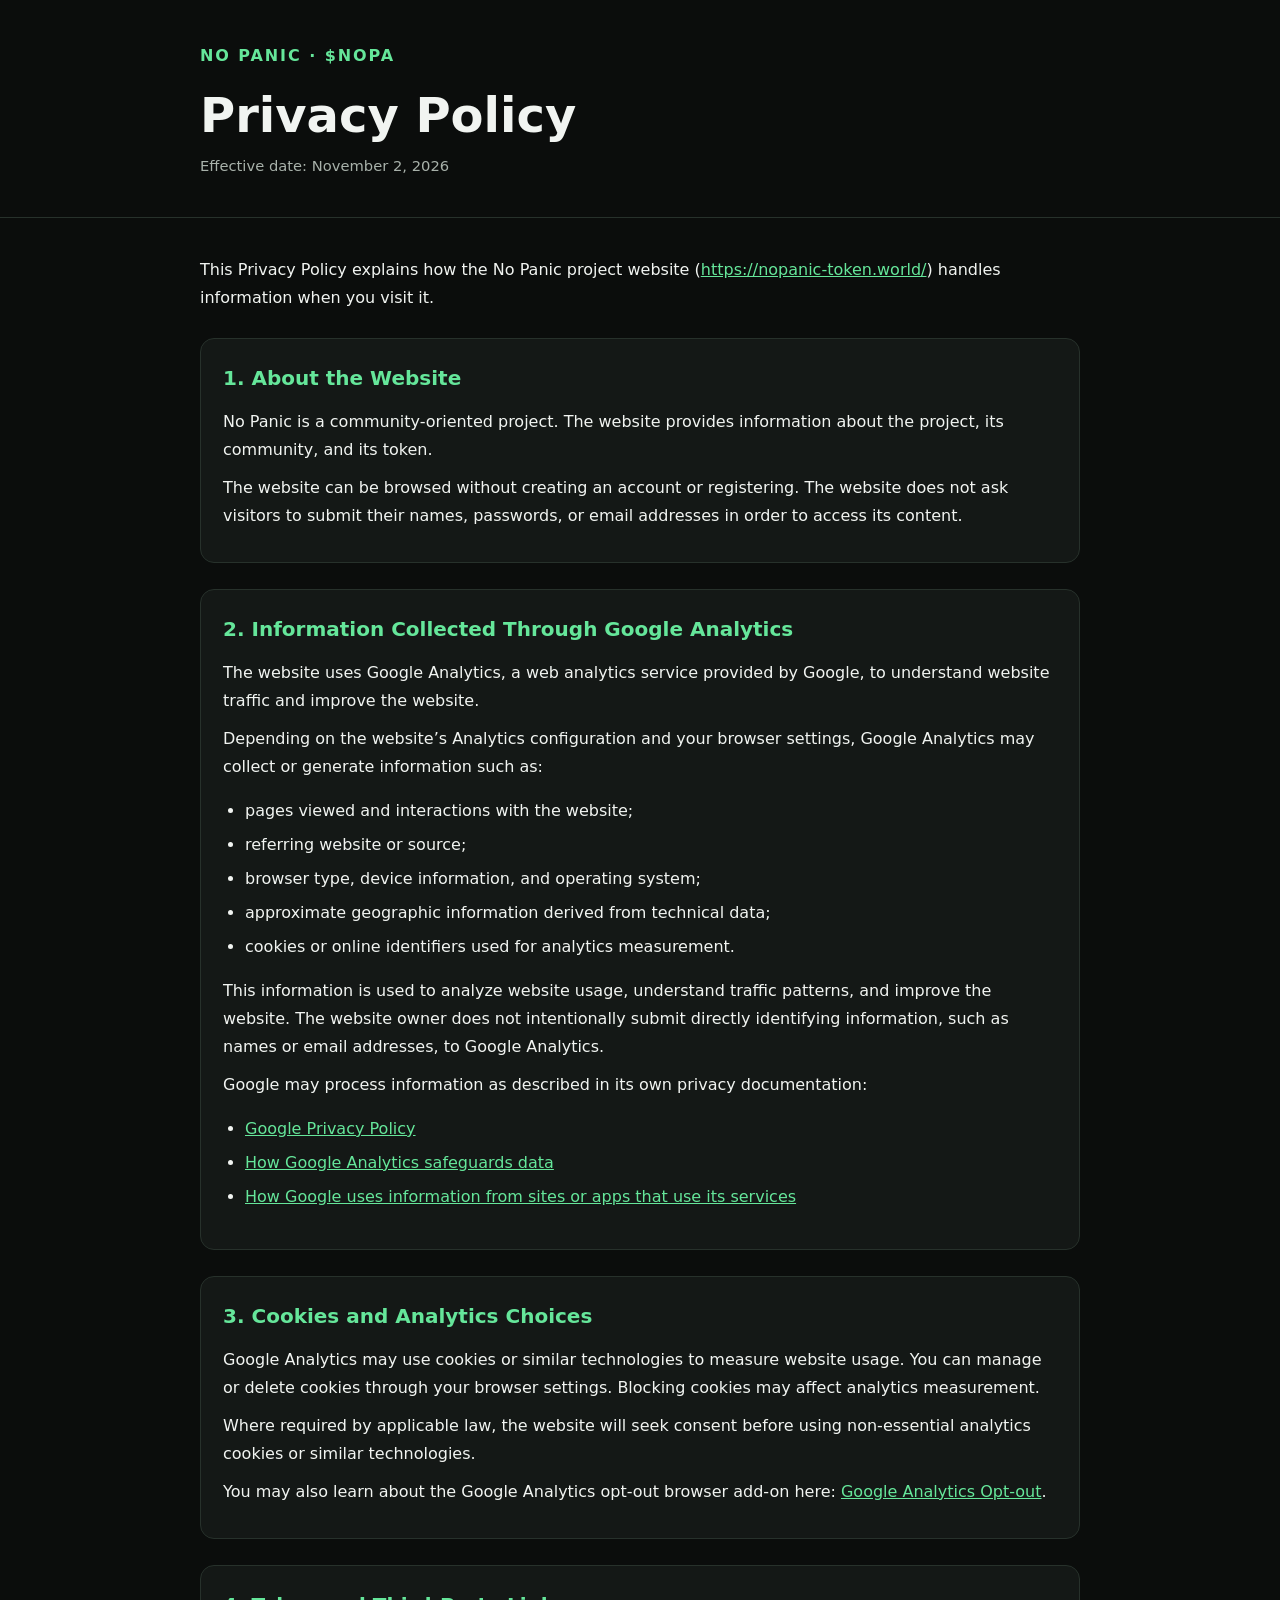
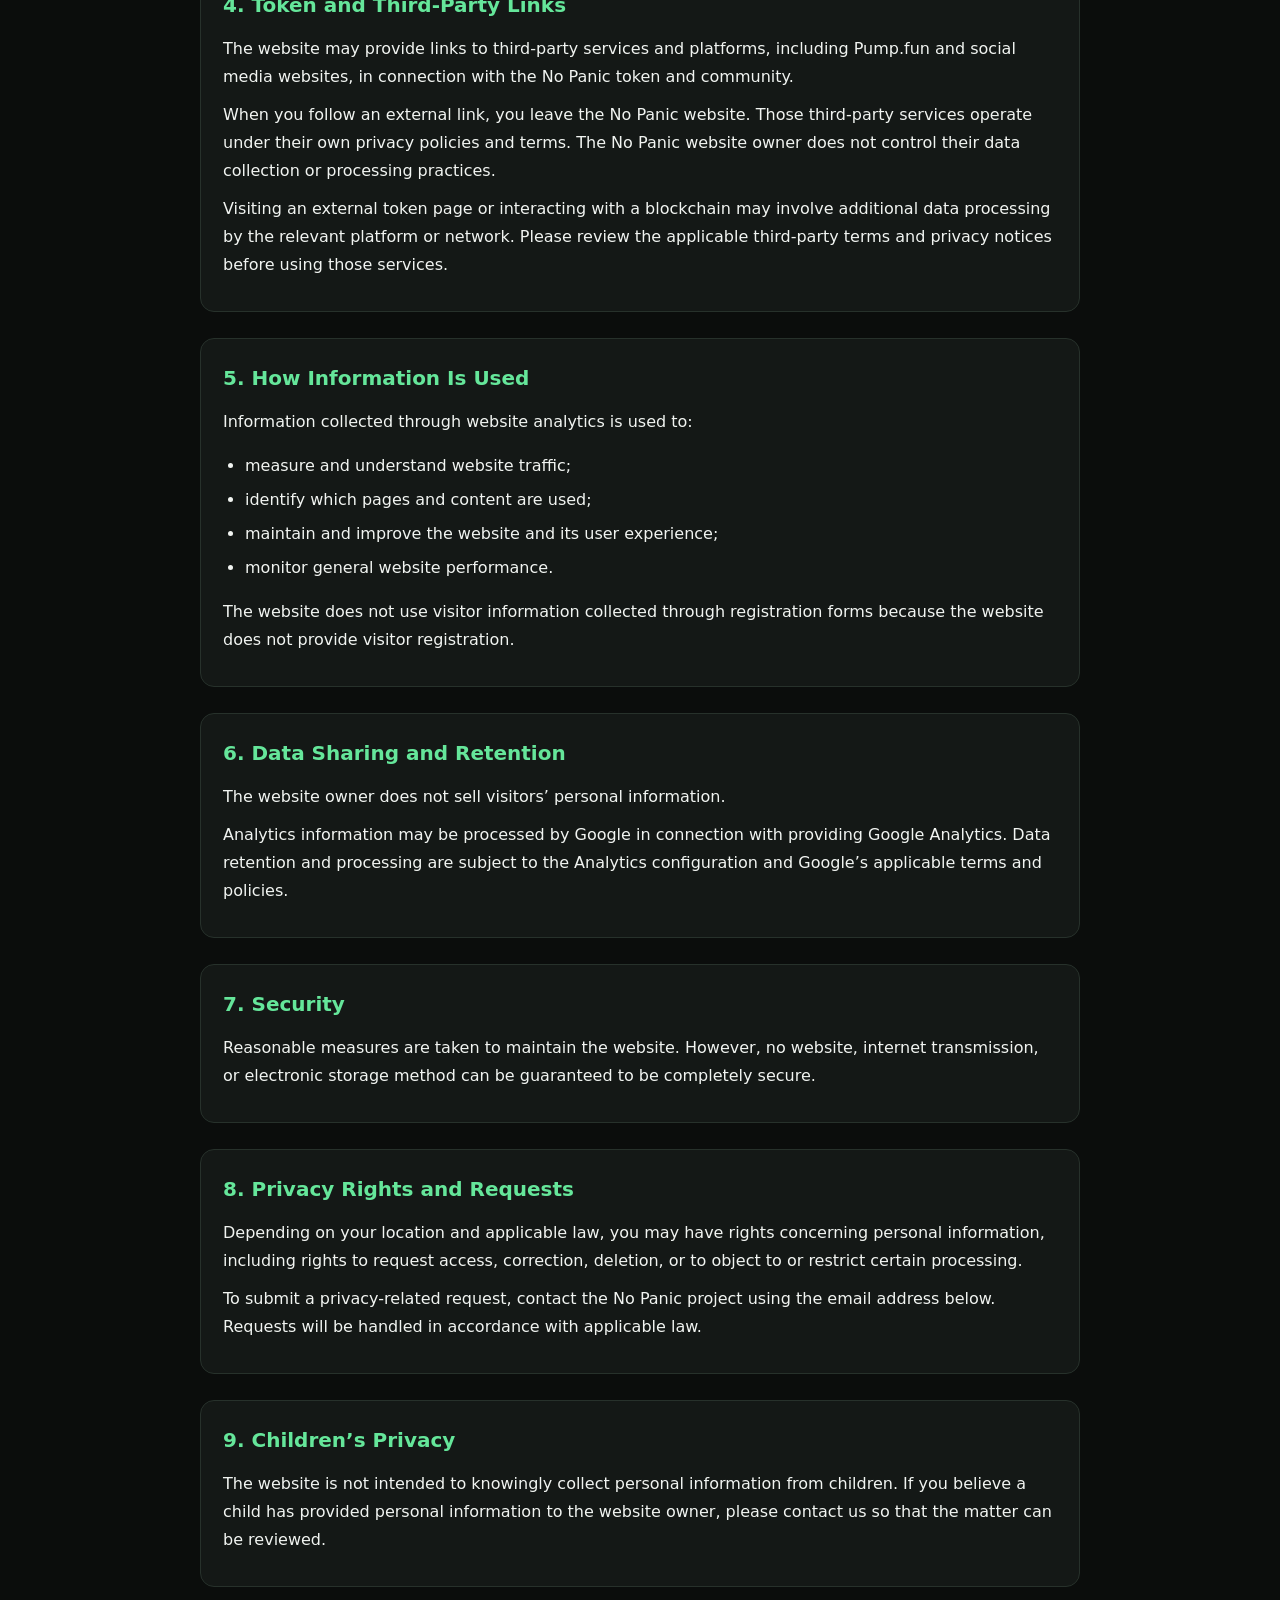
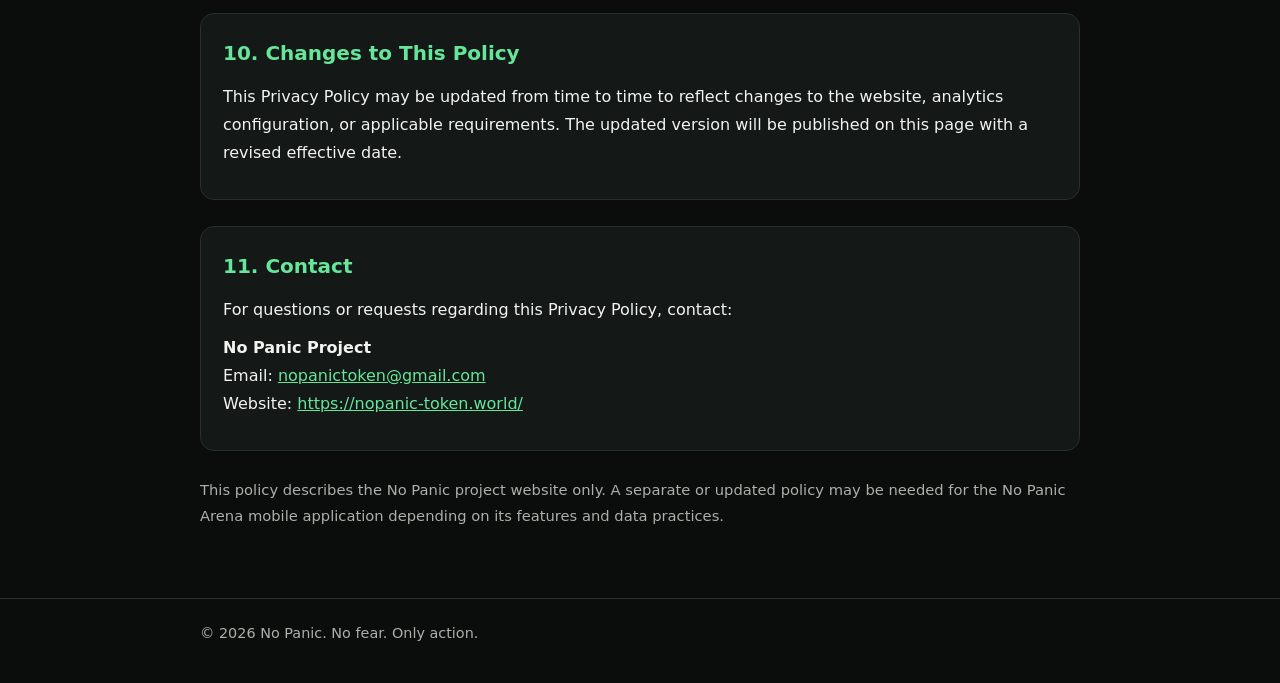
==== legal/privacy-policy.html @ f253e91b "Add files via upload" ====
<!DOCTYPE html>
<html lang="en">
<head>
  <meta charset="UTF-8">
  <meta name="viewport" content="width=device-width, initial-scale=1">
  <meta name="description" content="Privacy Policy for the No Panic project website.">
  <title>Privacy Policy | No Panic</title>
  <style>
    :root {
      --bg: #0b0d0c;
      --surface: #141816;
      --text: #f1f4f1;
      --muted: #a8b1aa;
      --green: #65e69a;
      --border: #27312b;
    }
    * { box-sizing: border-box; }
    body {
      margin: 0;
      background: var(--bg);
      color: var(--text);
      font: 16px/1.75 system-ui, -apple-system, BlinkMacSystemFont, "Segoe UI", sans-serif;
    }
    .container { width: min(880px, calc(100% - 36px)); margin: 0 auto; }
    header { padding: 42px 0 28px; border-bottom: 1px solid var(--border); }
    .brand { color: var(--green); font-weight: 800; letter-spacing: .12em; text-transform: uppercase; }
    h1 { margin: 18px 0 8px; font-size: clamp(2rem, 6vw, 3rem); line-height: 1.15; }
    .updated { color: var(--muted); font-size: .92rem; }
    main { padding: 28px 0 60px; }
    section { margin: 26px 0; padding: 22px; background: var(--surface); border: 1px solid var(--border); border-radius: 14px; }
    h2 { margin: 0 0 12px; font-size: 1.25rem; color: var(--green); }
    p { margin: 10px 0; }
    ul { padding-left: 22px; }
    li { margin: 6px 0; }
    a { color: var(--green); overflow-wrap: anywhere; }
    footer { padding: 22px 0 36px; border-top: 1px solid var(--border); color: var(--muted); font-size: .9rem; }
    .notice { color: var(--muted); font-size: .92rem; }
  </style>
</head>
<body>
  <header>
    <div class="container">
      <div class="brand">No Panic · $NOPA</div>
      <h1>Privacy Policy</h1>
      <p class="updated">Effective date: November 2, 2026</p>
    </div>
  </header>

  <main class="container">
    <p>This Privacy Policy explains how the No Panic project website (<a href="https://nopanic-token.world/">https://nopanic-token.world/</a>) handles information when you visit it.</p>

    <section>
      <h2>1. About the Website</h2>
      <p>No Panic is a community-oriented project. The website provides information about the project, its community, and its token.</p>
      <p>The website can be browsed without creating an account or registering. The website does not ask visitors to submit their names, passwords, or email addresses in order to access its content.</p>
    </section>

    <section>
      <h2>2. Information Collected Through Google Analytics</h2>
      <p>The website uses Google Analytics, a web analytics service provided by Google, to understand website traffic and improve the website.</p>
      <p>Depending on the website’s Analytics configuration and your browser settings, Google Analytics may collect or generate information such as:</p>
      <ul>
        <li>pages viewed and interactions with the website;</li>
        <li>referring website or source;</li>
        <li>browser type, device information, and operating system;</li>
        <li>approximate geographic information derived from technical data;</li>
        <li>cookies or online identifiers used for analytics measurement.</li>
      </ul>
      <p>This information is used to analyze website usage, understand traffic patterns, and improve the website. The website owner does not intentionally submit directly identifying information, such as names or email addresses, to Google Analytics.</p>
      <p>Google may process information as described in its own privacy documentation:</p>
      <ul>
        <li><a href="https://policies.google.com/privacy" target="_blank" rel="noopener noreferrer">Google Privacy Policy</a></li>
        <li><a href="https://support.google.com/analytics/answer/6004245" target="_blank" rel="noopener noreferrer">How Google Analytics safeguards data</a></li>
        <li><a href="https://www.google.com/policies/privacy/partners/" target="_blank" rel="noopener noreferrer">How Google uses information from sites or apps that use its services</a></li>
      </ul>
    </section>

    <section>
      <h2>3. Cookies and Analytics Choices</h2>
      <p>Google Analytics may use cookies or similar technologies to measure website usage. You can manage or delete cookies through your browser settings. Blocking cookies may affect analytics measurement.</p>
      <p>Where required by applicable law, the website will seek consent before using non-essential analytics cookies or similar technologies.</p>
      <p>You may also learn about the Google Analytics opt-out browser add-on here: <a href="https://tools.google.com/dlpage/gaoptout" target="_blank" rel="noopener noreferrer">Google Analytics Opt-out</a>.</p>
    </section>

    <section>
      <h2>4. Token and Third-Party Links</h2>
      <p>The website may provide links to third-party services and platforms, including Pump.fun and social media websites, in connection with the No Panic token and community.</p>
      <p>When you follow an external link, you leave the No Panic website. Those third-party services operate under their own privacy policies and terms. The No Panic website owner does not control their data collection or processing practices.</p>
      <p>Visiting an external token page or interacting with a blockchain may involve additional data processing by the relevant platform or network. Please review the applicable third-party terms and privacy notices before using those services.</p>
    </section>

    <section>
      <h2>5. How Information Is Used</h2>
      <p>Information collected through website analytics is used to:</p>
      <ul>
        <li>measure and understand website traffic;</li>
        <li>identify which pages and content are used;</li>
        <li>maintain and improve the website and its user experience;</li>
        <li>monitor general website performance.</li>
      </ul>
      <p>The website does not use visitor information collected through registration forms because the website does not provide visitor registration.</p>
    </section>

    <section>
      <h2>6. Data Sharing and Retention</h2>
      <p>The website owner does not sell visitors’ personal information.</p>
      <p>Analytics information may be processed by Google in connection with providing Google Analytics. Data retention and processing are subject to the Analytics configuration and Google’s applicable terms and policies.</p>
    </section>

    <section>
      <h2>7. Security</h2>
      <p>Reasonable measures are taken to maintain the website. However, no website, internet transmission, or electronic storage method can be guaranteed to be completely secure.</p>
    </section>

    <section>
      <h2>8. Privacy Rights and Requests</h2>
      <p>Depending on your location and applicable law, you may have rights concerning personal information, including rights to request access, correction, deletion, or to object to or restrict certain processing.</p>
      <p>To submit a privacy-related request, contact the No Panic project using the email address below. Requests will be handled in accordance with applicable law.</p>
    </section>

    <section>
      <h2>9. Children’s Privacy</h2>
      <p>The website is not intended to knowingly collect personal information from children. If you believe a child has provided personal information to the website owner, please contact us so that the matter can be reviewed.</p>
    </section>

    <section>
      <h2>10. Changes to This Policy</h2>
      <p>This Privacy Policy may be updated from time to time to reflect changes to the website, analytics configuration, or applicable requirements. The updated version will be published on this page with a revised effective date.</p>
    </section>

    <section>
      <h2>11. Contact</h2>
      <p>For questions or requests regarding this Privacy Policy, contact:</p>
      <p><strong>No Panic Project</strong><br>
      Email: <a href="mailto:nopanictoken@gmail.com">nopanictoken@gmail.com</a><br>
      Website: <a href="https://nopanic-token.world/">https://nopanic-token.world/</a></p>
    </section>

    <p class="notice">This policy describes the No Panic project website only. A separate or updated policy may be needed for the No Panic Arena mobile application depending on its features and data practices.</p>
  </main>

  <footer>
    <div class="container">© 2026 No Panic. No fear. Only action.</div>
  </footer>
</body>
</html>
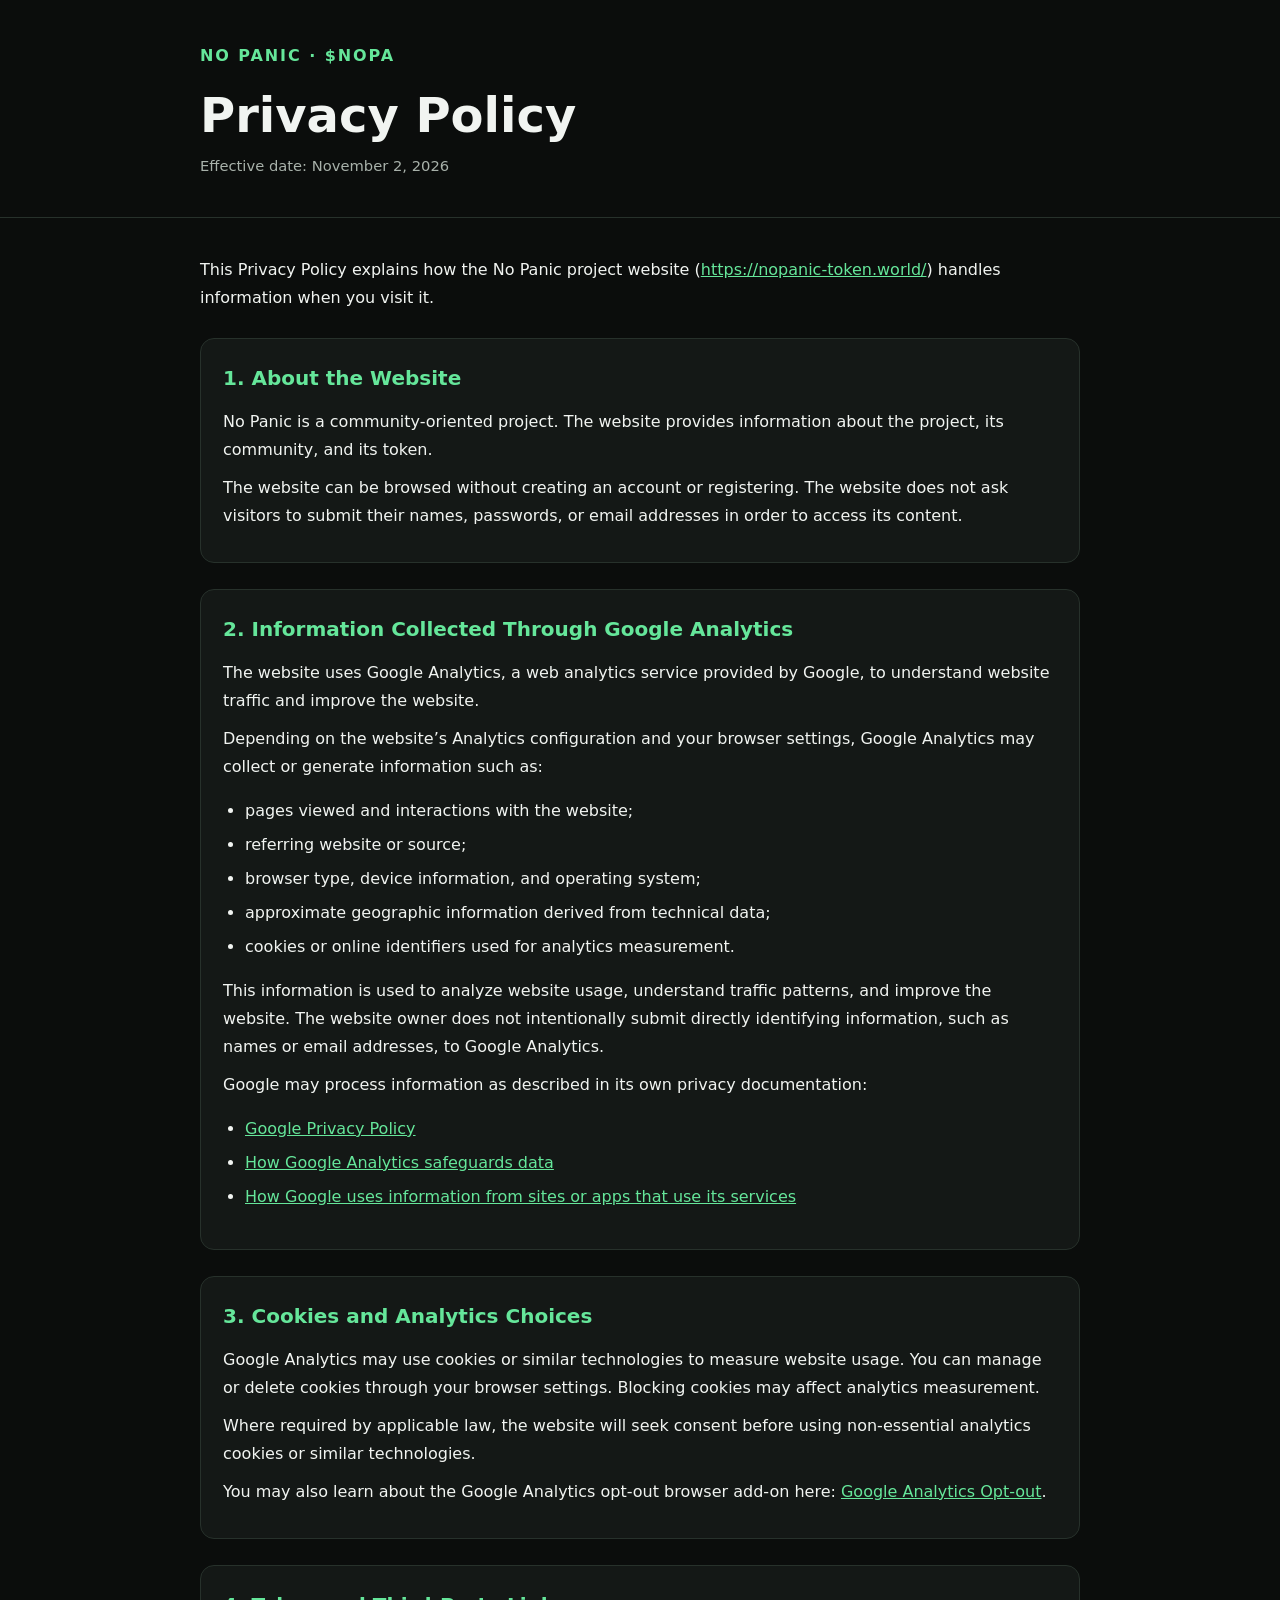
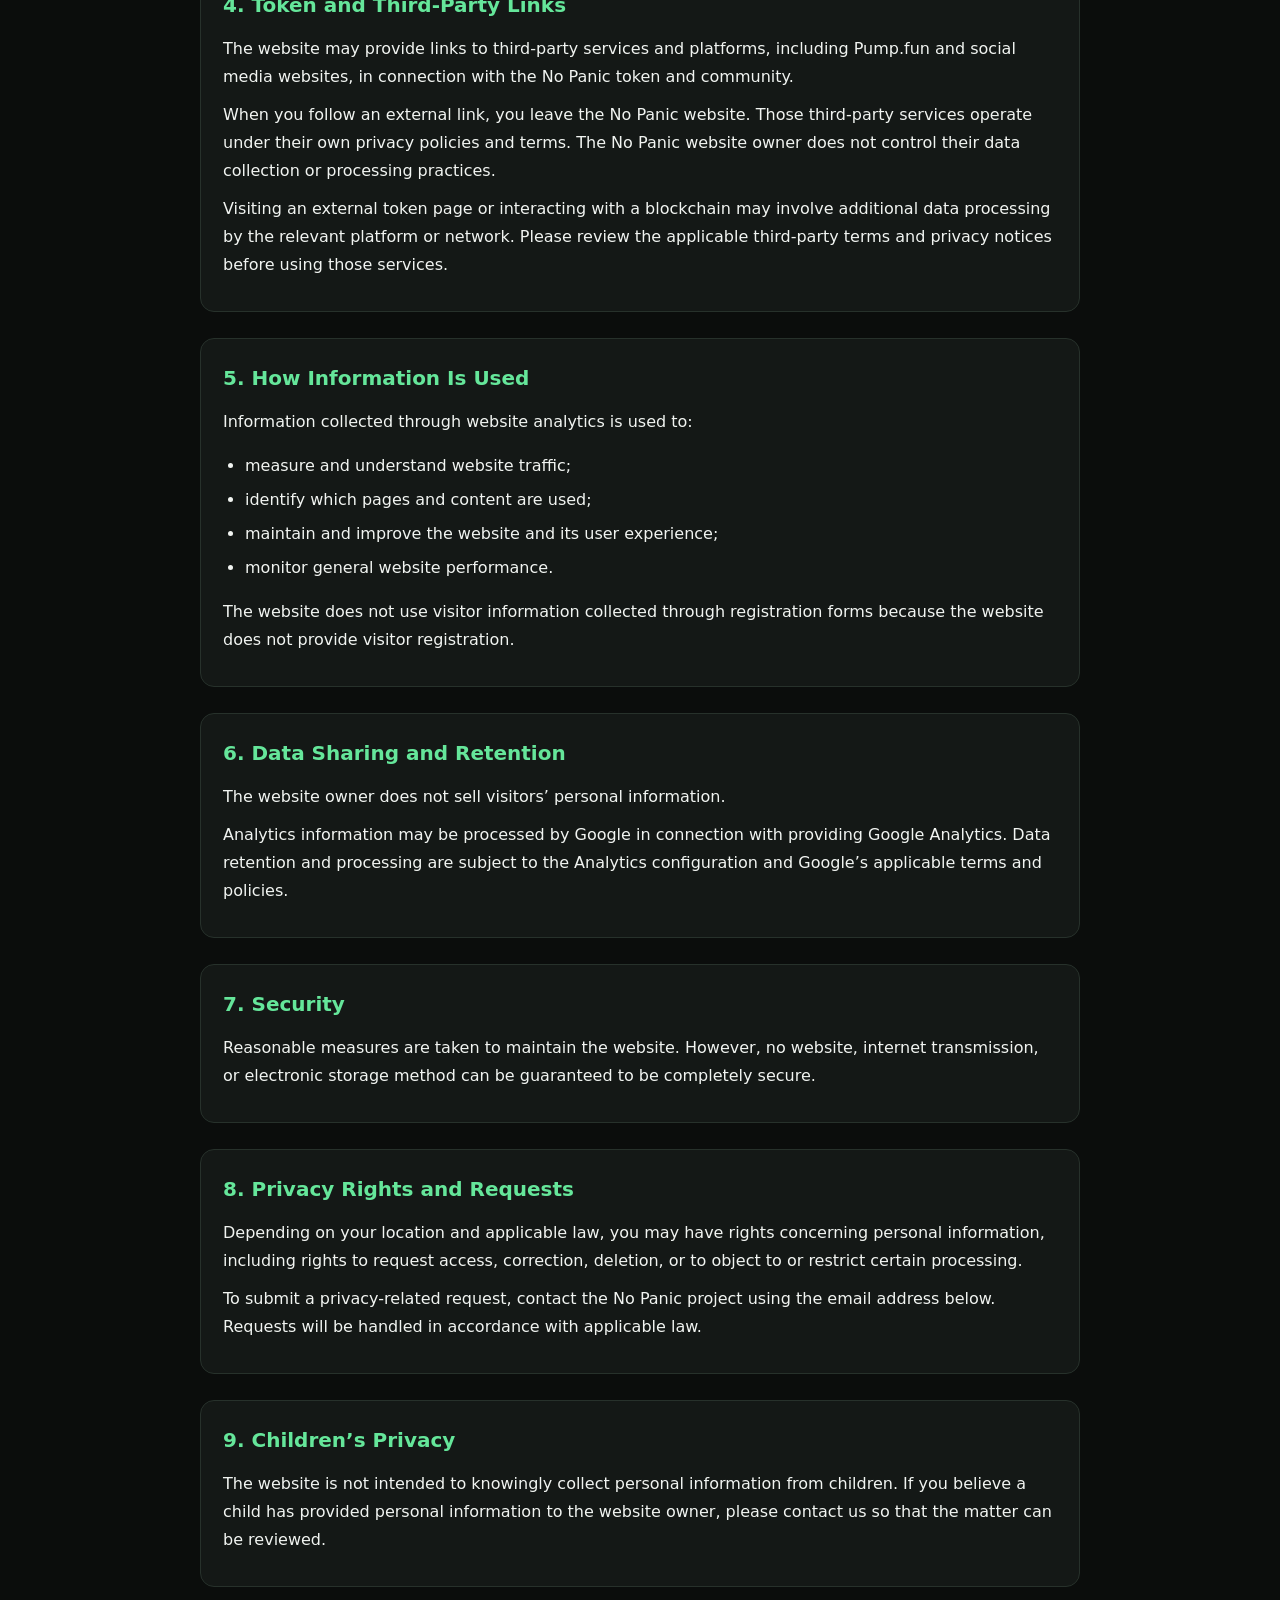
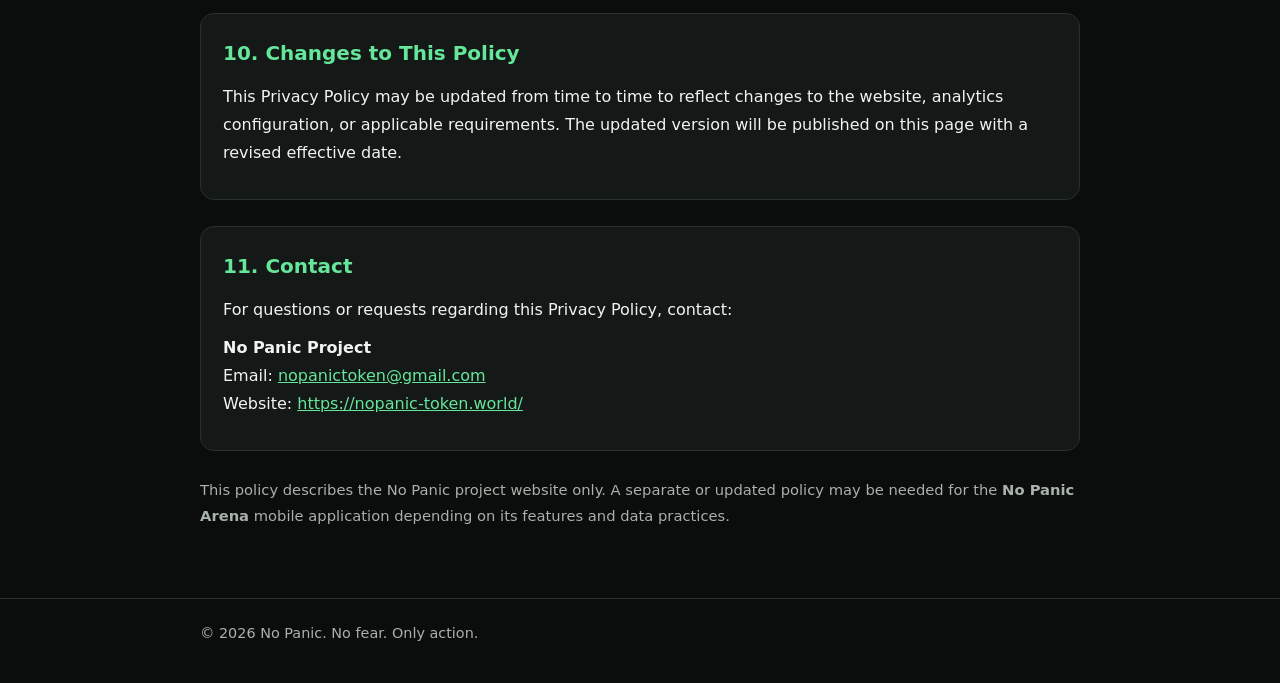
==== commit 698bb395: "Highlight No Panic Arena in privacy policy notice Updated privacy policy to emphasize the No Panic A" ====
--- a/legal/privacy-policy.html
+++ b/legal/privacy-policy.html
@@ -33,6 +33,7 @@
     ul { padding-left: 22px; }
     li { margin: 6px 0; }
     a { color: var(--green); overflow-wrap: anywhere; }
+    b { color: blue: }
     footer { padding: 22px 0 36px; border-top: 1px solid var(--border); color: var(--muted); font-size: .9rem; }
     .notice { color: var(--muted); font-size: .92rem; }
   </style>
@@ -136,7 +137,7 @@
       Website: <a href="https://nopanic-token.world/">https://nopanic-token.world/</a></p>
     </section>
 
-    <p class="notice">This policy describes the No Panic project website only. A separate or updated policy may be needed for the No Panic Arena mobile application depending on its features and data practices.</p>
+    <p class="notice">This policy describes the No Panic project website only. A separate or updated policy may be needed for the <b>No Panic Arena</b> mobile application depending on its features and data practices.</p>
   </main>
 
   <footer>
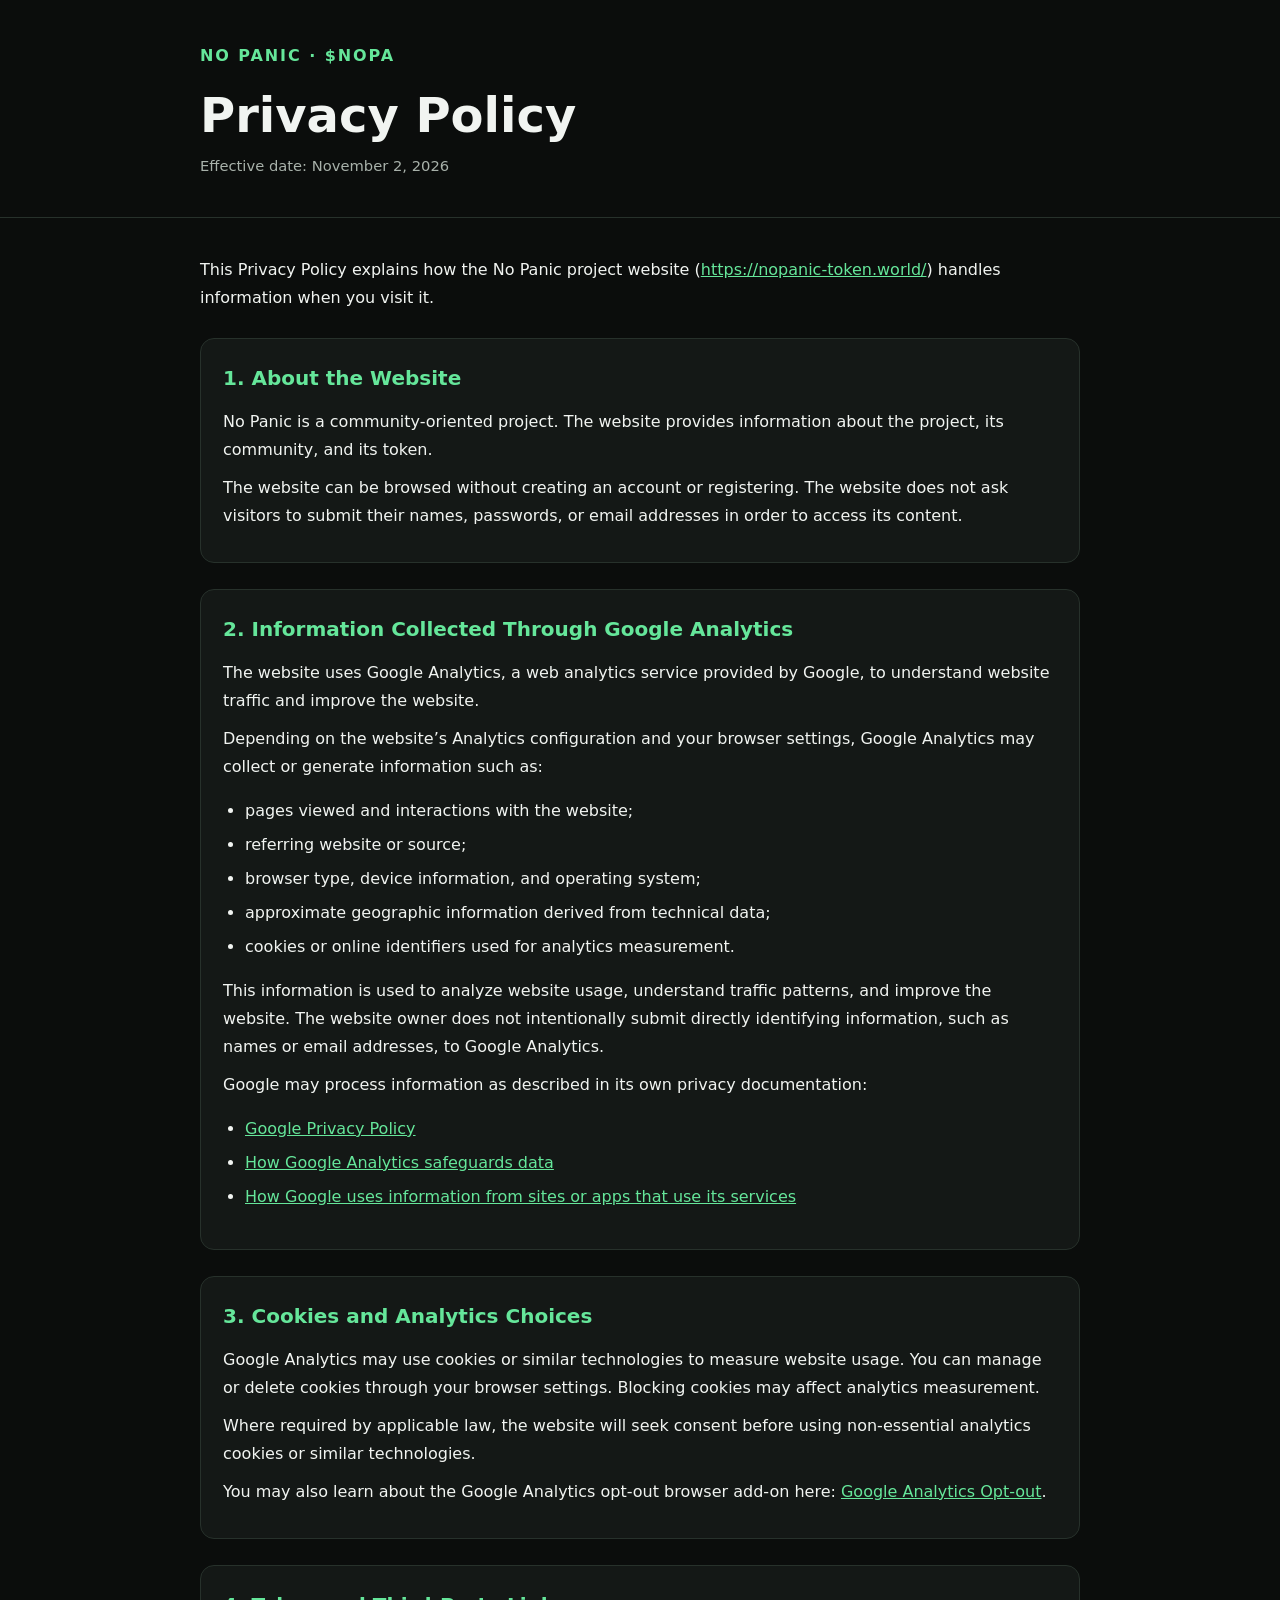
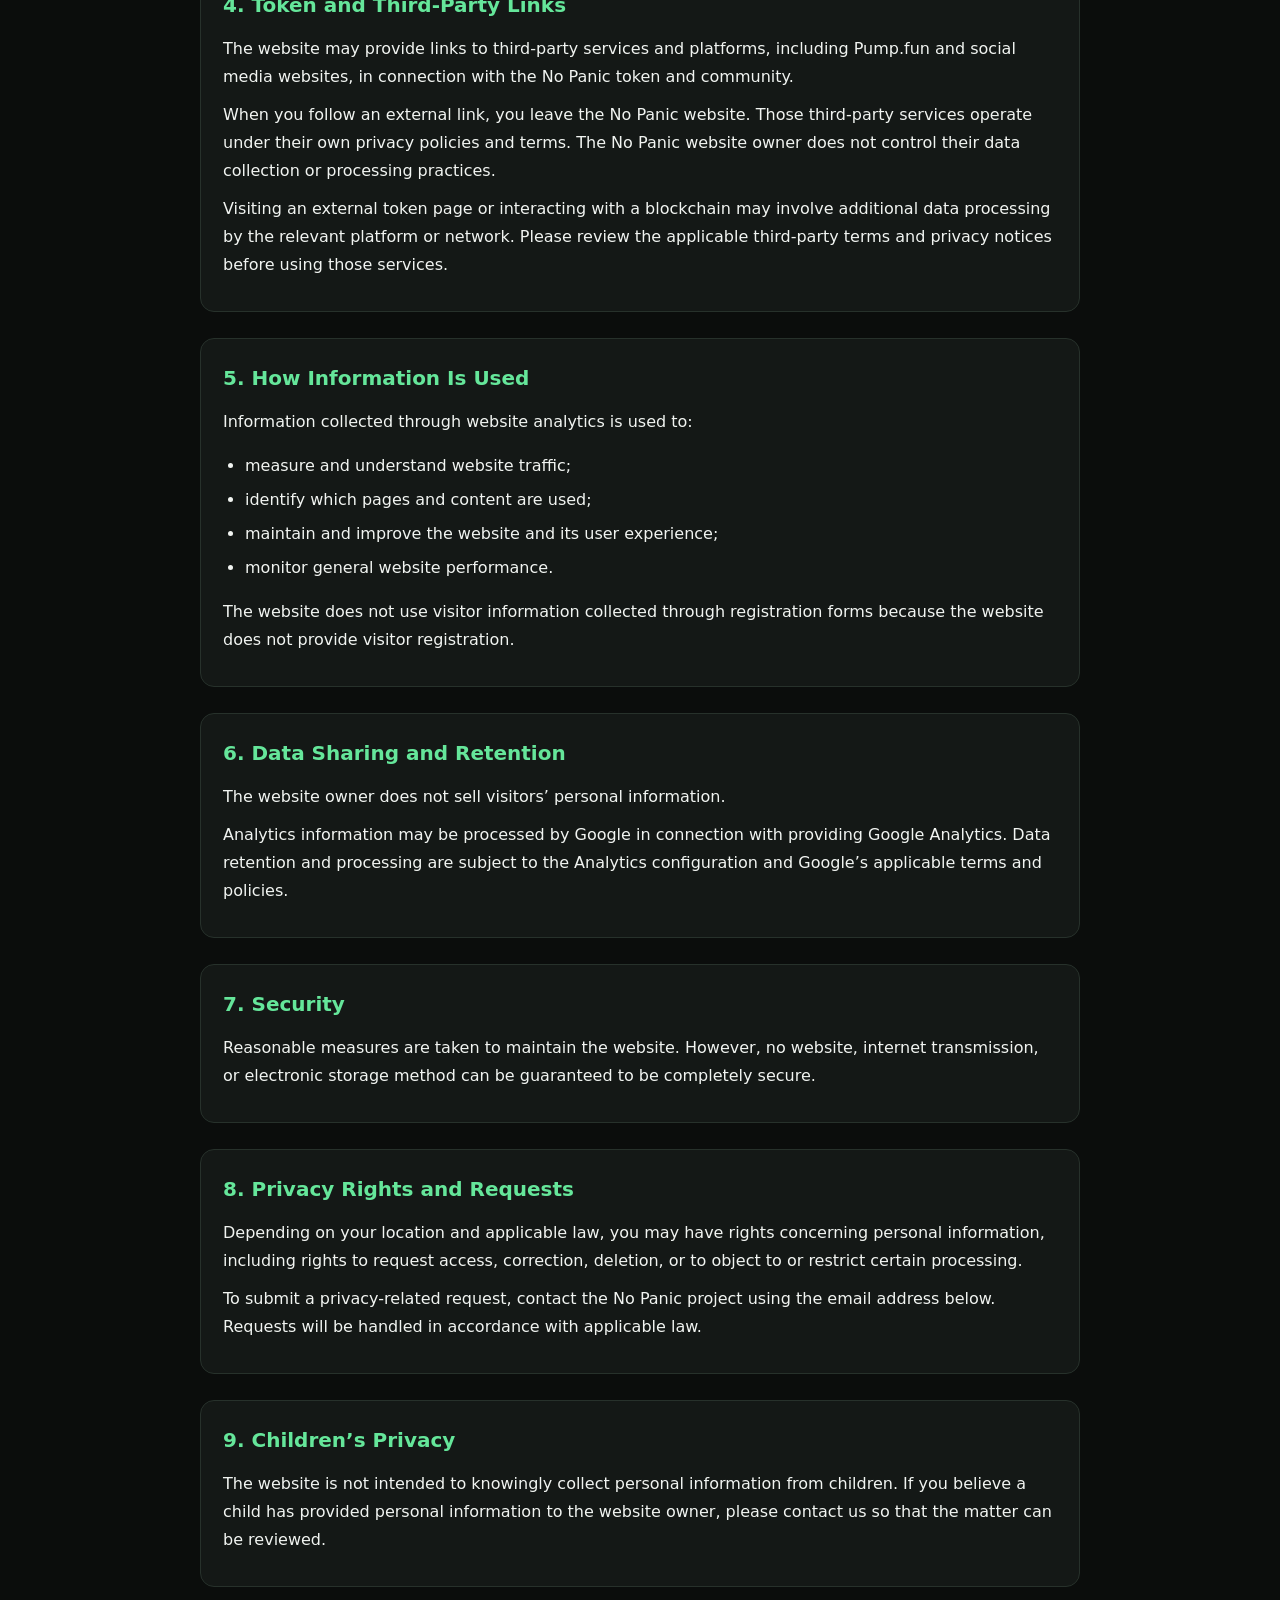
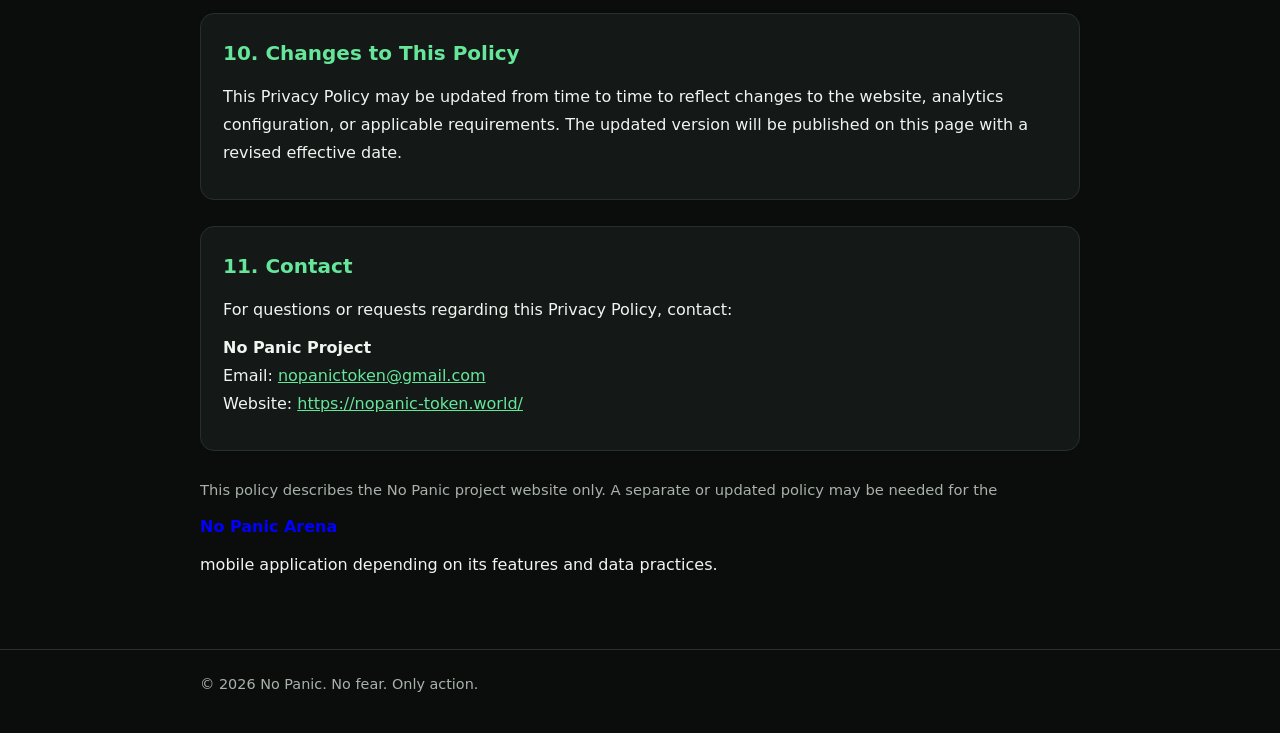
==== commit 4db65143: "Fix styling and update notice in privacy policy Updated privacy policy notice to include app styling" ====
--- a/legal/privacy-policy.html
+++ b/legal/privacy-policy.html
@@ -33,7 +33,7 @@
     ul { padding-left: 22px; }
     li { margin: 6px 0; }
     a { color: var(--green); overflow-wrap: anywhere; }
-    b { color: blue: }
+    .app { color: blue; }
     footer { padding: 22px 0 36px; border-top: 1px solid var(--border); color: var(--muted); font-size: .9rem; }
     .notice { color: var(--muted); font-size: .92rem; }
   </style>
@@ -137,7 +137,7 @@
       Website: <a href="https://nopanic-token.world/">https://nopanic-token.world/</a></p>
     </section>
 
-    <p class="notice">This policy describes the No Panic project website only. A separate or updated policy may be needed for the <b>No Panic Arena</b> mobile application depending on its features and data practices.</p>
+    <p class="notice">This policy describes the No Panic project website only. A separate or updated policy may be needed for the <p class="app"> <b>No Panic Arena</b> </p> mobile application depending on its features and data practices.</p>
   </main>
 
   <footer>
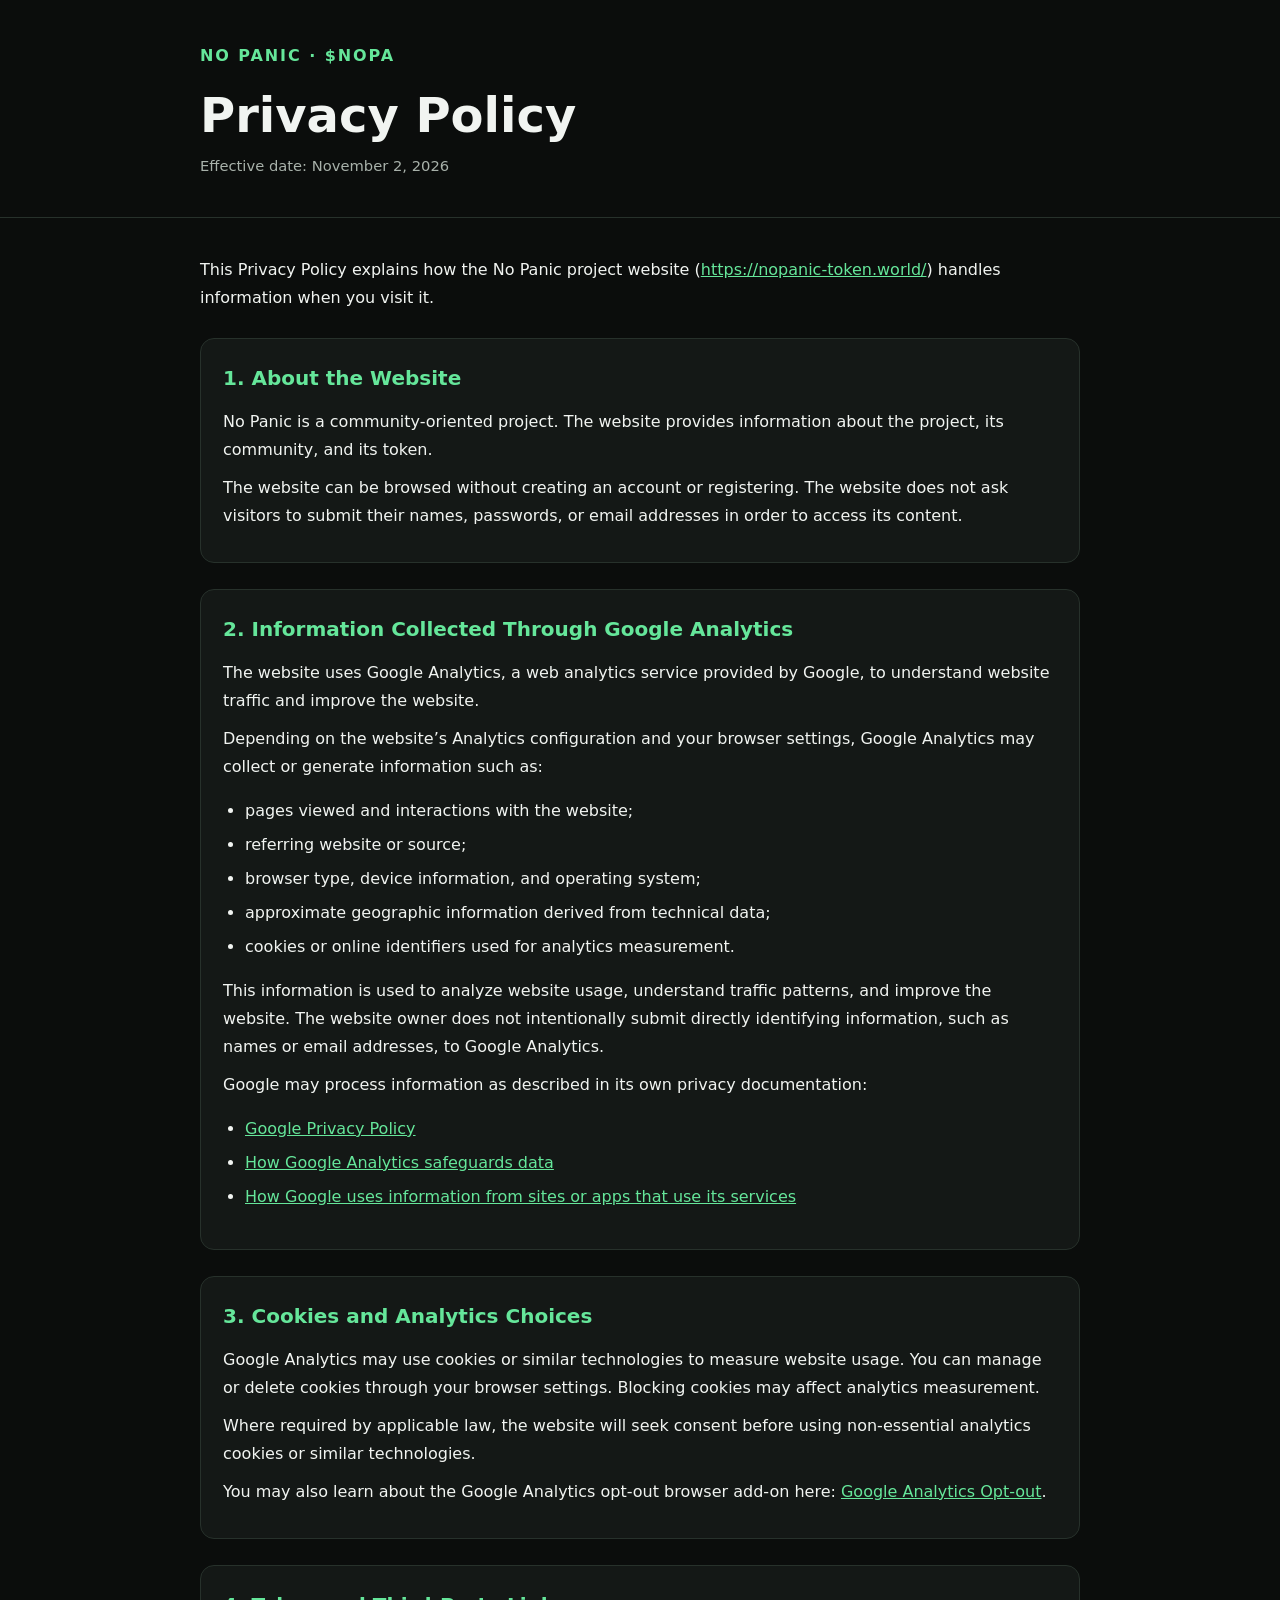
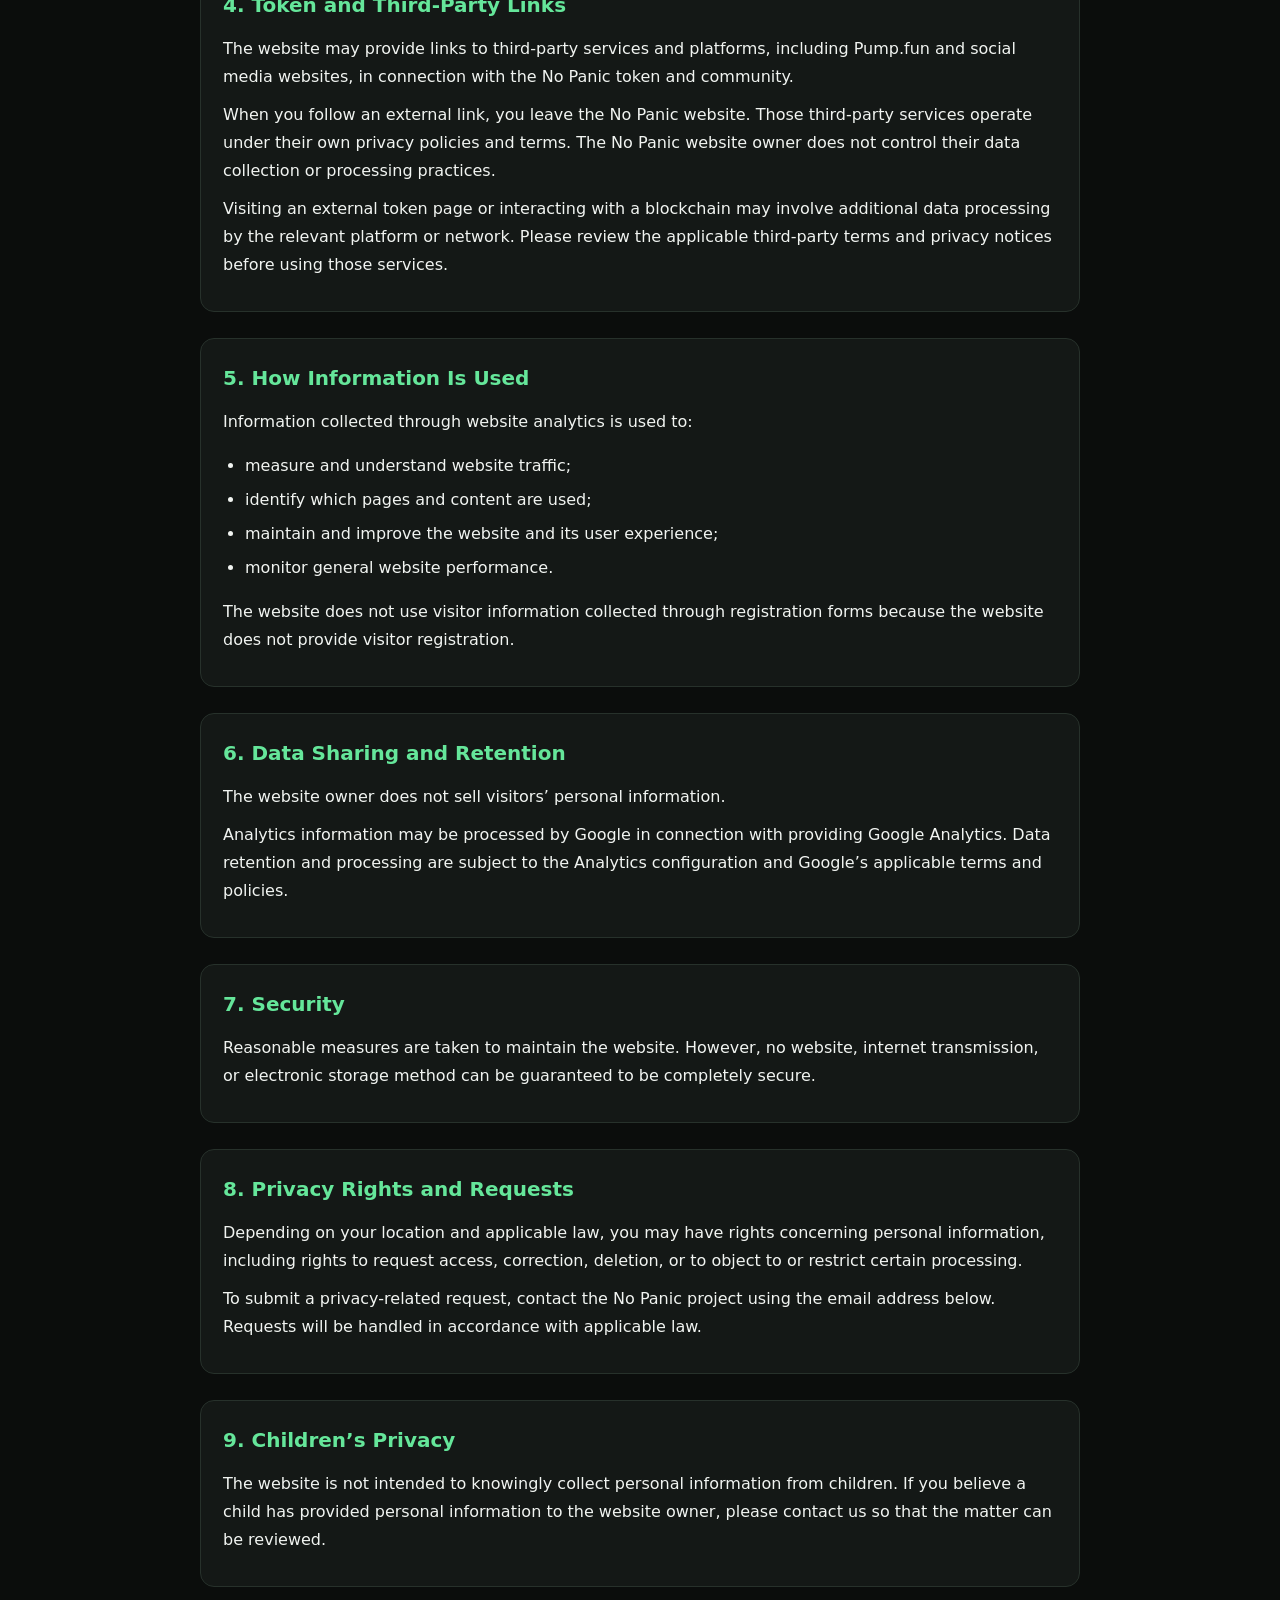
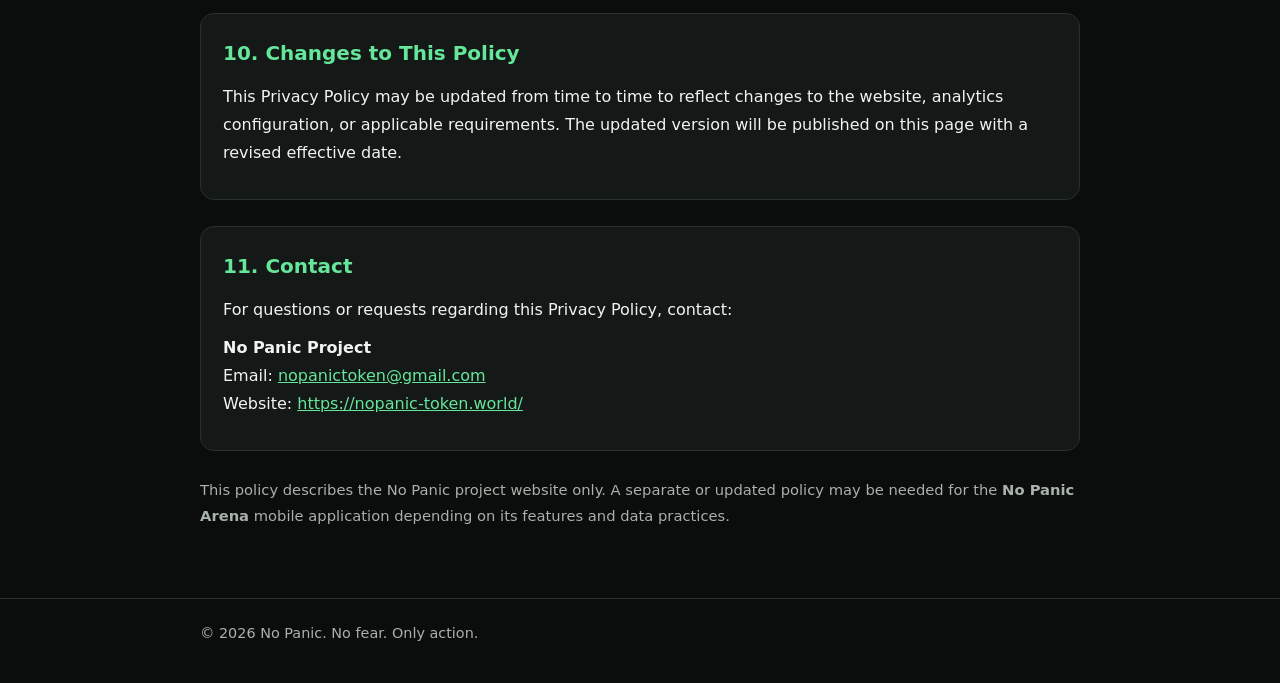
==== commit 1fb14523: "Remove app class from privacy policy notice" ====
--- a/legal/privacy-policy.html
+++ b/legal/privacy-policy.html
@@ -33,7 +33,6 @@
     ul { padding-left: 22px; }
     li { margin: 6px 0; }
     a { color: var(--green); overflow-wrap: anywhere; }
-    .app { color: blue; }
     footer { padding: 22px 0 36px; border-top: 1px solid var(--border); color: var(--muted); font-size: .9rem; }
     .notice { color: var(--muted); font-size: .92rem; }
   </style>
@@ -137,7 +136,7 @@
       Website: <a href="https://nopanic-token.world/">https://nopanic-token.world/</a></p>
     </section>
 
-    <p class="notice">This policy describes the No Panic project website only. A separate or updated policy may be needed for the <p class="app"> <b>No Panic Arena</b> </p> mobile application depending on its features and data practices.</p>
+    <p class="notice">This policy describes the No Panic project website only. A separate or updated policy may be needed for the <b>No Panic Arena</b> mobile application depending on its features and data practices.</p>
   </main>
 
   <footer>
